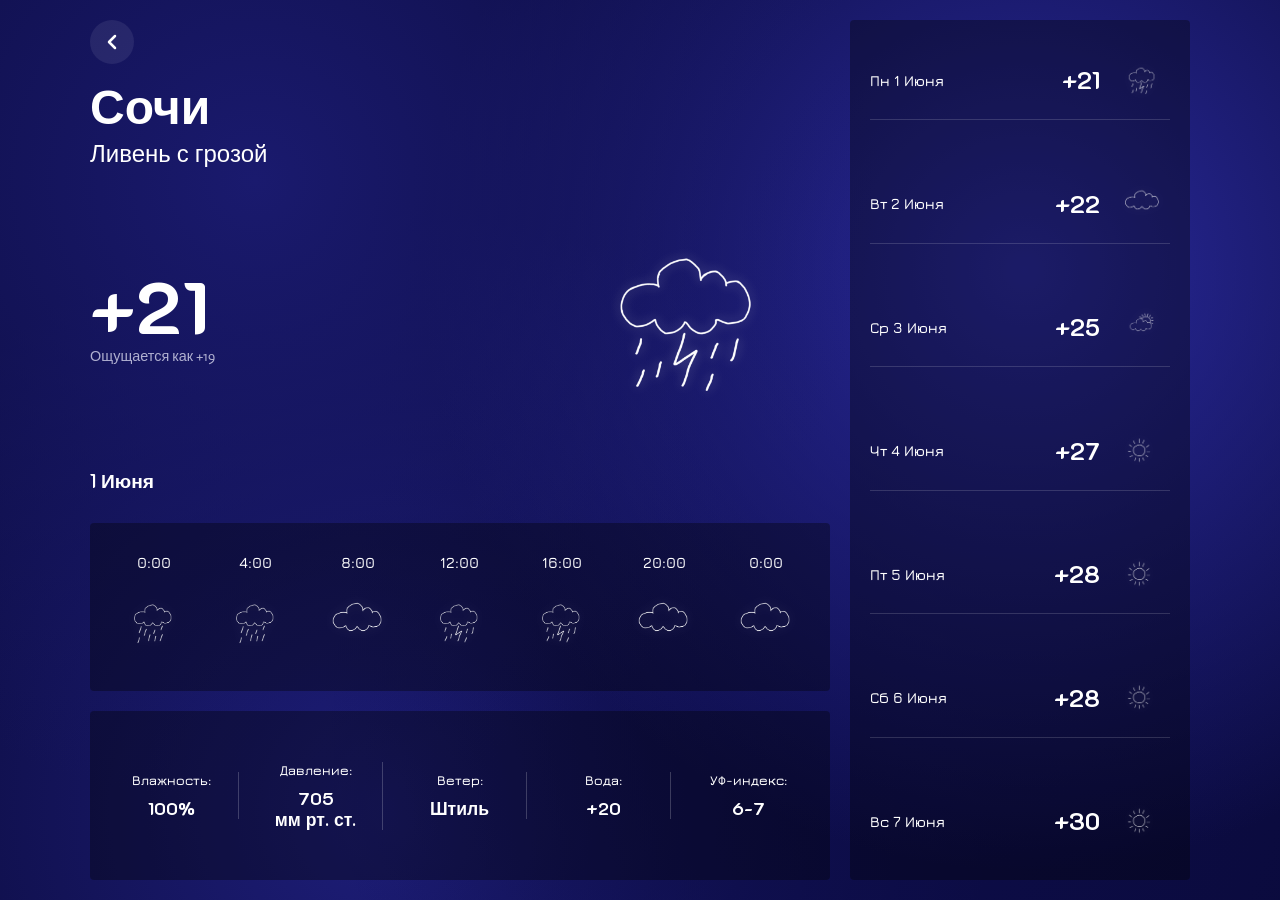
==== frontend/weather.html @ 356f340e "feat(frontend): Merge frontend repo with the current." ====
<!DOCTYPE html>
<html lang="ru">
<head>
    <meta charset="UTF-8">
    <meta name="viewport" content="width=device-width, initial-scale=1.0">
    <title>Погода - Сочи</title>
    
    <link rel="preconnect" href="https://fonts.googleapis.com">
    <link rel="preconnect" href="https://fonts.gstatic.com" crossorigin>
    <link href="https://fonts.googleapis.com/css2?family=Actor&family=Jura:wght@400;600&family=K2D:wght@400;700&display=swap" rel="stylesheet">
    
    <link rel="stylesheet" href="weather.css">
</head>
<body>

    <main class="weather-app">
        <!-- ЛЕВАЯ КОЛОНКА -->
        <div class="main-info">
            
            <header class="current-weather">
                <!-- Кнопка "назад" -->
                <a href="index.html" class="back-btn" aria-label="Назад">
                    <svg width="24" height="24" viewBox="0 0 24 24" fill="none" stroke="currentColor" stroke-width="2.5" stroke-linecap="round" stroke-linejoin="round">
                        <polyline points="15 18 9 12 15 6"></polyline>
                    </svg>
                </a>

                <div class="location">
                    <h1>Сочи</h1>
                    <p class="condition">Ливень с грозой</p>
                </div>
                
                <div class="temperature-block">
                    <div class="temp-main">
                        <span class="temp-value">+21</span>
                        <span class="feels-like">Ощущается как +19</span>
                    </div>
                    <div class="weather-icon main-icon">
                        <img src="img/storm.png" alt="Гроза">
                    </div>
                </div>
                <p class="date">1 Июня</p>
            </header>

            <!-- Блок с часами -->
            <section class="hourly-forecast">
                <div class="hourly-scroll">
                    <div class="hourly-item">
                        <span class="time">0:00</span>
                        <div class="weather-icon small-icon">
                            <img src="img/rain.png" alt="Дождь">
                        </div>
                    </div>
                    <div class="hourly-item">
                        <span class="time">4:00</span>
                        <div class="weather-icon small-icon">
                            <img src="img/rain.png" alt="Дождь">
                        </div>
                    </div>
                    <div class="hourly-item">
                        <span class="time">8:00</span>
                        <div class="weather-icon small-icon">
                            <img src="img/cloud.png" alt="Облачно">
                        </div>
                    </div>
                    <div class="hourly-item">
                        <span class="time">12:00</span>
                        <div class="weather-icon small-icon">
                            <img src="img/storm.png" alt="Гроза">
                        </div>
                    </div>
                    <div class="hourly-item">
                        <span class="time">16:00</span>
                        <div class="weather-icon small-icon">
                            <img src="img/storm.png" alt="Гроза">
                        </div>
                    </div>
                    <div class="hourly-item">
                        <span class="time">20:00</span>
                        <div class="weather-icon small-icon">
                            <img src="img/cloud.png" alt="Облачно">
                        </div>
                    </div>
                    <div class="hourly-item">
                        <span class="time">0:00</span>
                        <div class="weather-icon small-icon">
                            <img src="img/cloud.png" alt="Облачно">
                        </div>
                    </div>
                </div>
            </section>

            <!-- Блок с деталями -->
            <section class="weather-details">
                <div class="detail-item">
                    <span class="detail-label">Влажность:</span>
                    <span class="detail-value">100%</span>
                </div>
                <div class="detail-item">
                    <span class="detail-label">Давление:</span>
                    <span class="detail-value">705 <br> мм рт. ст.</span>
                </div>
                <div class="detail-item">
                    <span class="detail-label">Ветер:</span>
                    <span class="detail-value">Штиль</span>
                </div>
                <div class="detail-item">
                    <span class="detail-label">Вода:</span>
                    <span class="detail-value">+20</span>
                </div>
                <div class="detail-item">
                    <span class="detail-label">УФ-индекс:</span>
                    <span class="detail-value">6-7</span>
                </div>
            </section>
        </div>

        <!-- ПРАВАЯ КОЛОНКА -->
        <aside class="weekly-forecast">
            <div class="day-item">
                <span class="day-name">Пн 1 Июня</span>
                <span class="day-temp">+21</span>
                <div class="weather-icon day-icon">
                    <img src="img/storm.png" alt="Гроза">
                </div>
            </div>
            <div class="day-item">
                <span class="day-name">Вт 2 Июня</span>
                <span class="day-temp">+22</span>
                <div class="weather-icon day-icon">
                    <img src="img/cloud.png" alt="Облачно">
                </div>
            </div>
            <div class="day-item">
                <span class="day-name">Ср 3 Июня</span>
                <span class="day-temp">+25</span>
                <div class="weather-icon day-icon">
                    <img src="img/cloud-sun.png" alt="Облачно с прояснениями">
                </div>
            </div>
            <div class="day-item">
                <span class="day-name">Чт 4 Июня</span>
                <span class="day-temp">+27</span>
                <div class="weather-icon day-icon">
                    <img src="img/sun.png" alt="Ясно">
                </div>
            </div>
            <div class="day-item">
                <span class="day-name">Пт 5 Июня</span>
                <span class="day-temp">+28</span>
                <div class="weather-icon day-icon">
                    <img src="img/sun.png" alt="Ясно">
                </div>
            </div>
            <div class="day-item">
                <span class="day-name">Сб 6 Июня</span>
                <span class="day-temp">+28</span>
                <div class="weather-icon day-icon">
                    <img src="img/sun.png" alt="Ясно">
                </div>
            </div>
            <div class="day-item">
                <span class="day-name">Вс 7 Июня</span>
                <span class="day-temp">+30</span>
                <div class="weather-icon day-icon">
                    <img src="img/sun.png" alt="Ясно">
                </div>
            </div>
        </aside>
    </main>

</body>
</html>
---- frontend/weather.css ----
/* Сброс */
* {
    margin: 0;
    padding: 0;
    box-sizing: border-box;
}

body {
    font-family: 'Actor', 'K2D', sans-serif;
    color: #ffffff;
    display: flex;
    justify-content: center;
    padding: 20px;
    min-height: 100vh;

    background: 
        radial-gradient(circle at 20% 20%, #1a1a6e 0%, transparent 50%),
        radial-gradient(circle at 80% 30%, #2a2a9e 0%, transparent 50%),
        radial-gradient(circle at 70% 80%, #0d0d4a 0%, transparent 50%),
        radial-gradient(circle at 30% 90%, #1e1e7a 0%, transparent 50%),
        #0a0a3a;

    background-size: 100% 100%;
}

/* Контейнер */
.weather-app {
    display: flex;
    gap: 20px;
    width: 100%;
    max-width: 1100px;
    align-items: stretch;
}

/* ================= ЛЕВАЯ КОЛОНКА ================= */
.main-info {
    flex: 1;
    display: flex;
    flex-direction: column;
    gap: 20px;
    justify-content: space-between;
}

.current-weather { padding-bottom: 10px; }

/* Кнопка "назад" */
.back-btn {
    display: inline-flex;
    align-items: center;
    justify-content: center;
    width: 44px;
    height: 44px;
    border-radius: 50%;
    color: #ffffff;
    background-color: rgba(255, 255, 255, 0.08);
    text-decoration: none;
    margin-bottom: 15px;
    transition: background-color 0.2s ease, transform 0.2s ease;
    cursor: pointer;
}

.back-btn:hover {
    background-color: rgba(255, 255, 255, 0.18);
    transform: translateX(-3px);
}

.back-btn:active {
    transform: translateX(-1px);
}

.back-btn svg {
    display: block;
}

.location h1 {
    font-family: 'K2D', sans-serif;
    font-size: 3rem;
    font-weight: 700;
    line-height: 1.1;
}

.location .condition {
    font-family: 'K2D', sans-serif;
    font-size: 1.5rem;
    font-weight: 400;
    margin-top: 5px;
}

.temperature-block {
    display: flex;
    justify-content: space-between;
    align-items: center;
    margin-top: 10px;
}

.temp-main { display: flex; flex-direction: column; }

.temp-value {
    font-family: 'K2D', sans-serif;
    font-size: 4.5rem;
    font-weight: 700;
    line-height: 1;
}

.feels-like {
    font-family: 'Actor', sans-serif;
    font-size: 0.9rem;
    color: #b0b0d0;
    margin-top: 5px;
}

/* Иконки */
.weather-icon {
    display: flex;
    justify-content: center;
    align-items: center;
}

.weather-icon img {
    width: 100%;
    height: 100%;
    object-fit: contain;
    filter: drop-shadow(0 0 6px rgba(255, 255, 255, 0.35));
}

/* ГЛАВНАЯ ИКОНКА */
.main-icon {
    width: 280px;
    height: 280px;
}

.date {
    font-family: 'K2D', sans-serif;
    font-size: 1.2rem;
    font-weight: 600;
    margin-top: 10px;
}

/* Блок с часами — без прокрутки */
.hourly-forecast {
    background-color: rgba(0, 0, 0, 0.35);
    border-radius: 4px;
    padding: 20px 15px;
    flex: 1;
    display: flex;
    align-items: center;
}

.hourly-scroll {
    display: flex;
    justify-content: space-between;
    gap: 5px;
    width: 100%;
}

.hourly-item {
    display: flex;
    flex-direction: column;
    align-items: center;
    gap: 10px;
    flex: 1;
    min-width: 0;
}

.hourly-item .time {
    font-family: 'Jura', sans-serif;
    font-size: 0.95rem;
    font-weight: 600;
    white-space: nowrap;
}

.small-icon {
    width: 80px;
    height: 80px;
}

/* Блок с деталями */
.weather-details {
    display: grid;
    grid-template-columns: repeat(5, 1fr);
    background-color: rgba(0, 0, 0, 0.35);
    border-radius: 4px;
    padding: 20px 15px;
    gap: 10px;
    flex: 1;
    align-items: center;
}

.detail-item {
    display: flex;
    flex-direction: column;
    align-items: center;
    text-align: center;
    border-right: 1px solid rgba(255, 255, 255, 0.2);
    padding: 0 5px;
}
.detail-item:last-child { border-right: none; }

.detail-label {
    font-family: 'Jura', sans-serif;
    font-size: 0.85rem;
    font-weight: 600;
    margin-bottom: 10px;
}

.detail-value {
    font-family: 'K2D', sans-serif;
    font-size: 1.1rem;
    font-weight: 700;
    line-height: 1.2;
}

/* ================= ПРАВАЯ КОЛОНКА ================= */
.weekly-forecast {
    width: 340px;
    background-color: rgba(0, 0, 0, 0.35);
    border-radius: 4px;
    padding: 20px;
    display: flex;
    flex-direction: column;
    justify-content: space-between;
}

.day-item {
    display: flex;
    justify-content: space-between;
    align-items: center;
    padding: 12px 0;
    border-bottom: 1px solid rgba(255, 255, 255, 0.15);
}
.day-item:last-child { border-bottom: none; }

.day-name {
    font-family: 'Jura', sans-serif;
    font-size: 0.95rem;
    font-weight: 600;
    flex: 1;
}

.day-temp {
    font-family: 'K2D', sans-serif;
    font-size: 1.5rem;
    font-weight: 700;
    margin-right: 15px;
}

.day-icon {
    width: 55px;
    height: 55px;
}

/* ================= АДАПТИВНОСТЬ (расширение) ================= */

@media (min-width: 1300px) {
    .weather-app { max-width: 1250px; gap: 25px; }
    .location h1 { font-size: 3.5rem; }
    .location .condition { font-size: 1.7rem; }
    .temp-value { font-size: 5.5rem; }
    .feels-like { font-size: 1rem; }
    .main-icon { width: 340px; height: 340px; }
    .small-icon { width: 100px; height: 100px; }
    .hourly-item .time { font-size: 1.05rem; }
    .weekly-forecast { width: 400px; }
    .day-icon { width: 70px; height: 70px; }
    .day-temp { font-size: 1.8rem; }
    .day-name { font-size: 1.05rem; }
    .detail-value { font-size: 1.3rem; }
    .detail-label { font-size: 0.95rem; }
}

@media (min-width: 1600px) {
    .weather-app { max-width: 1450px; gap: 30px; }
    .location h1 { font-size: 4rem; }
    .location .condition { font-size: 2rem; }
    .temp-value { font-size: 6.5rem; }
    .main-icon { width: 400px; height: 400px; }
    .small-icon { width: 120px; height: 120px; }
    .hourly-item .time { font-size: 1.15rem; }
    .weekly-forecast { width: 480px; padding: 25px; }
    .day-icon { width: 85px; height: 85px; }
    .day-temp { font-size: 2.1rem; }
    .day-name { font-size: 1.15rem; }
    .detail-value { font-size: 1.5rem; }
    .detail-label { font-size: 1.05rem; }
}

@media (min-width: 1920px) {
    .weather-app { max-width: 1650px; }
    .location h1 { font-size: 4.5rem; }
    .temp-value { font-size: 7.5rem; }
    .main-icon { width: 460px; height: 460px; }
    .small-icon { width: 140px; height: 140px; }
    .weekly-forecast { width: 550px; }
    .day-icon { width: 100px; height: 100px; }
    .day-temp { font-size: 2.4rem; }
    .day-name { font-size: 1.3rem; }
}

/* ================= АДАПТИВНОСТЬ (сужение) ================= */

@media (max-width: 850px) {
    .weather-app { flex-direction: column; }
    .weekly-forecast { width: 100%; }
}

@media (max-width: 600px) {
    body { padding: 15px; }
    .weather-app { gap: 15px; }
    .location h1 { font-size: 2.5rem; }
    .location .condition { font-size: 1.2rem; }
    .temp-value { font-size: 3.5rem; }
    .main-icon { width: 220px; height: 220px; }

    .hourly-forecast {
        padding: 15px 8px;
        flex: none;
        display: block;
    }
    .hourly-scroll { gap: 2px; }
    .hourly-item { gap: 6px; min-width: 0; }
    .hourly-item .time { font-size: 0.7rem; }
    .small-icon { width: 45px; height: 45px; }

    .weather-details {
        grid-template-columns: 1fr 1fr;
        gap: 15px;
        padding: 15px;
        flex: none;
    }
    
    .detail-item {
        border-right: none;
        border-bottom: 1px solid rgba(255, 255, 255, 0.2);
        padding-bottom: 10px;
    }
    
    .detail-item:nth-last-child(-n+2) {
        border-bottom: none;
        padding-bottom: 0;
    }
    
    .weekly-forecast {
        padding: 15px;
        justify-content: flex-start;
    }
    .day-item { padding: 10px 0; }
    .day-name { font-size: 0.85rem; }
    .day-temp { font-size: 1.3rem; margin-right: 10px; }
    .day-icon { width: 45px; height: 45px; }
}

@media (max-width: 380px) {
    .temp-value { font-size: 3rem; }
    .main-icon { width: 180px; height: 180px; }

    .hourly-item .time { font-size: 0.65rem; }
    .small-icon { width: 38px; height: 38px; }

    .weather-details { grid-template-columns: 1fr; }
    
    .detail-item {
        border-bottom: 1px solid rgba(255, 255, 255, 0.2);
        padding-bottom: 10px;
    }
    
    .detail-item:nth-last-child(-n+2) {
        border-bottom: 1px solid rgba(255, 255, 255, 0.2);
        padding-bottom: 10px;
    }
    
    .detail-item:last-child {
        border-bottom: none;
        padding-bottom: 0;
    }
    
    .day-icon { width: 40px; height: 40px; }
}
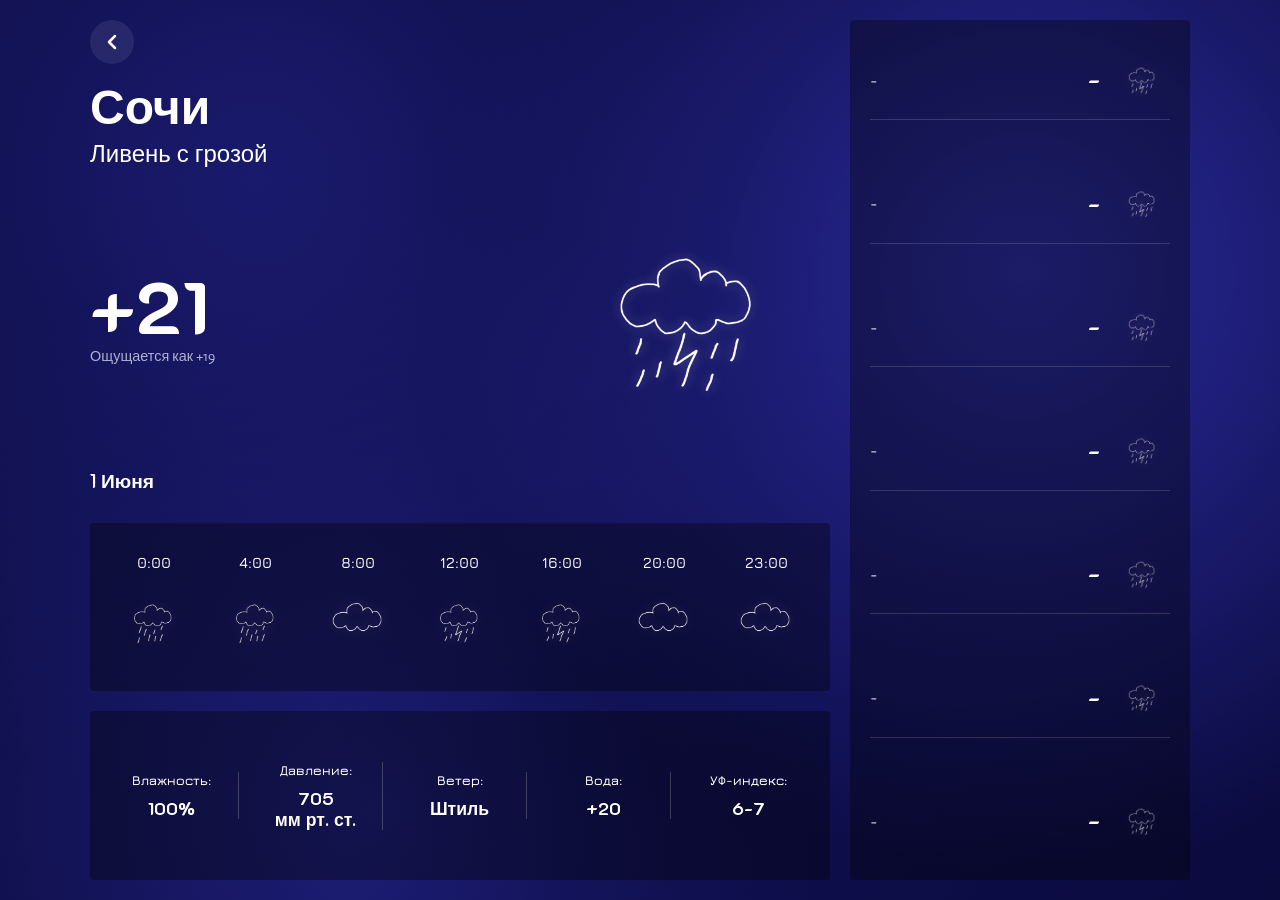
==== commit 2fa3560d: "fix html and js file." ====
--- a/frontend/weather.html
+++ b/frontend/weather.html
@@ -1,90 +1,96 @@
 <!DOCTYPE html>
 <html lang="ru">
+
 <head>
     <meta charset="UTF-8">
+    <link rel="stylesheet" href="weather.css">
     <meta name="viewport" content="width=device-width, initial-scale=1.0">
     <title>Погода - Сочи</title>
-    
+
     <link rel="preconnect" href="https://fonts.googleapis.com">
     <link rel="preconnect" href="https://fonts.gstatic.com" crossorigin>
-    <link href="https://fonts.googleapis.com/css2?family=Actor&family=Jura:wght@400;600&family=K2D:wght@400;700&display=swap" rel="stylesheet">
-    
-    <link rel="stylesheet" href="weather.css">
+    <link
+        href="https://fonts.googleapis.com/css2?family=Actor&family=Jura:wght@400;600&family=K2D:wght@400;700&display=swap"
+        rel="stylesheet">
+
 </head>
+
 <body>
 
     <main class="weather-app">
         <!-- ЛЕВАЯ КОЛОНКА -->
         <div class="main-info">
-            
+
             <header class="current-weather">
                 <!-- Кнопка "назад" -->
                 <a href="index.html" class="back-btn" aria-label="Назад">
-                    <svg width="24" height="24" viewBox="0 0 24 24" fill="none" stroke="currentColor" stroke-width="2.5" stroke-linecap="round" stroke-linejoin="round">
+                    <svg width="24" height="24" viewBox="0 0 24 24" fill="none" stroke="currentColor" stroke-width="2.5"
+                        stroke-linecap="round" stroke-linejoin="round">
                         <polyline points="15 18 9 12 15 6"></polyline>
                     </svg>
                 </a>
 
                 <div class="location">
-                    <h1>Сочи</h1>
-                    <p class="condition">Ливень с грозой</p>
+                    <h1 id="city">Сочи</h1>
+                    <p class="condition" id="current_weather">Ливень с грозой</p>
                 </div>
-                
+
                 <div class="temperature-block">
                     <div class="temp-main">
-                        <span class="temp-value">+21</span>
-                        <span class="feels-like">Ощущается как +19</span>
+                        <span class="temp-value" id="temp-value">+21</span>
+                        <span class="feels-like" id="feels_like_temp">Ощущается как +19</span>
                     </div>
                     <div class="weather-icon main-icon">
-                        <img src="img/storm.png" alt="Гроза">
+                        <img id="img_tooday" src="img/storm.png" alt="Гроза">
                     </div>
                 </div>
-                <p class="date">1 Июня</p>
+
+                <p class="date" id="main_date">1 Июня</p>
             </header>
 
             <!-- Блок с часами -->
             <section class="hourly-forecast">
                 <div class="hourly-scroll">
-                    <div class="hourly-item">
+                    <div class="hourly-item" data-today-index="0">
                         <span class="time">0:00</span>
                         <div class="weather-icon small-icon">
-                            <img src="img/rain.png" alt="Дождь">
+                            <img  data-field-tooday="icon" src="img/rain.png" alt="Дождь">
                         </div>
                     </div>
-                    <div class="hourly-item">
+                    <div class="hourly-item" data-today-index="1">
                         <span class="time">4:00</span>
                         <div class="weather-icon small-icon">
-                            <img src="img/rain.png" alt="Дождь">
+                            <img data-field-tooday="icon" src="img/rain.png" alt="Дождь">
                         </div>
                     </div>
-                    <div class="hourly-item">
+                    <div class="hourly-item" data-today-index="2">
                         <span class="time">8:00</span>
                         <div class="weather-icon small-icon">
-                            <img src="img/cloud.png" alt="Облачно">
+                            <img data-field-tooday="icon" src="img/cloud.png" alt="Облачно">
                         </div>
                     </div>
-                    <div class="hourly-item">
+                    <div class="hourly-item" data-today-index="3">
                         <span class="time">12:00</span>
                         <div class="weather-icon small-icon">
-                            <img src="img/storm.png" alt="Гроза">
+                            <img data-field-tooday="icon" src="img/storm.png" alt="Гроза">
                         </div>
                     </div>
-                    <div class="hourly-item">
+                    <div class="hourly-item" data-today-index="4">
                         <span class="time">16:00</span>
                         <div class="weather-icon small-icon">
-                            <img src="img/storm.png" alt="Гроза">
+                            <img data-field-tooday="icon" src="img/storm.png" alt="Гроза">
                         </div>
                     </div>
-                    <div class="hourly-item">
+                    <div class="hourly-item" data-today-index="5">
                         <span class="time">20:00</span>
                         <div class="weather-icon small-icon">
-                            <img src="img/cloud.png" alt="Облачно">
+                            <img data-field-tooday="icon" src="img/cloud.png" alt="Облачно">
                         </div>
                     </div>
-                    <div class="hourly-item">
-                        <span class="time">0:00</span>
+                    <div class="hourly-item" data-today-index="6">
+                        <span class="time">23:00</span>
                         <div class="weather-icon small-icon">
-                            <img src="img/cloud.png" alt="Облачно">
+                            <img data-field-tooday="icon" src="img/cloud.png" alt="Облачно">
                         </div>
                     </div>
                 </div>
@@ -94,80 +100,83 @@
             <section class="weather-details">
                 <div class="detail-item">
                     <span class="detail-label">Влажность:</span>
-                    <span class="detail-value">100%</span>
+                    <span class="detail-value" id="humidity">100%</span>
                 </div>
                 <div class="detail-item">
                     <span class="detail-label">Давление:</span>
-                    <span class="detail-value">705 <br> мм рт. ст.</span>
+                    <span class="detail-value" id="pressure">705 <br> мм рт. ст.</span>
                 </div>
                 <div class="detail-item">
                     <span class="detail-label">Ветер:</span>
-                    <span class="detail-value">Штиль</span>
+                    <span class="detail-value" id="wind_force">Штиль</span>
                 </div>
                 <div class="detail-item">
                     <span class="detail-label">Вода:</span>
-                    <span class="detail-value">+20</span>
+                    <span class="detail-value" id="water_temperature">+20</span>
                 </div>
                 <div class="detail-item">
                     <span class="detail-label">УФ-индекс:</span>
-                    <span class="detail-value">6-7</span>
+                    <span class="detail-value" id="uv_index">6-7</span>
                 </div>
             </section>
         </div>
 
         <!-- ПРАВАЯ КОЛОНКА -->
         <aside class="weekly-forecast">
-            <div class="day-item">
-                <span class="day-name">Пн 1 Июня</span>
-                <span class="day-temp">+21</span>
+            <div class="day-item" data-day-index="0">
+                <span class="day-name" data-field="date">-</span>
+                <span class="day-temp" data-field="temp">-</span>
                 <div class="weather-icon day-icon">
-                    <img src="img/storm.png" alt="Гроза">
+                    <img src="img/storm.png" alt="Гроза" data-field="icon">
                 </div>
             </div>
-            <div class="day-item">
-                <span class="day-name">Вт 2 Июня</span>
-                <span class="day-temp">+22</span>
+            <div class="day-item" data-day-index="1">
+                <span class="day-name" data-field="date">-</span>
+                <span class="day-temp" data-field="temp">-</span>
                 <div class="weather-icon day-icon">
-                    <img src="img/cloud.png" alt="Облачно">
+                    <img src="img/storm.png" alt="Гроза" data-field="icon">
                 </div>
             </div>
-            <div class="day-item">
-                <span class="day-name">Ср 3 Июня</span>
-                <span class="day-temp">+25</span>
+            <div class="day-item" data-day-index="2">
+                <span class="day-name" data-field="date">-</span>
+                <span class="day-temp" data-field="temp">-</span>
                 <div class="weather-icon day-icon">
-                    <img src="img/cloud-sun.png" alt="Облачно с прояснениями">
+                    <img src="img/storm.png" alt="Гроза" data-field="icon">
                 </div>
             </div>
-            <div class="day-item">
-                <span class="day-name">Чт 4 Июня</span>
-                <span class="day-temp">+27</span>
+            <div class="day-item" data-day-index="3">
+                <span class="day-name" data-field="date">-</span>
+                <span class="day-temp" data-field="temp">-</span>
                 <div class="weather-icon day-icon">
-                    <img src="img/sun.png" alt="Ясно">
+                    <img src="img/storm.png" alt="Гроза" data-field="icon">
                 </div>
             </div>
-            <div class="day-item">
-                <span class="day-name">Пт 5 Июня</span>
-                <span class="day-temp">+28</span>
+            <div class="day-item" data-day-index="4">
+                <span class="day-name" data-field="date">-</span>
+                <span class="day-temp" data-field="temp">-</span>
                 <div class="weather-icon day-icon">
-                    <img src="img/sun.png" alt="Ясно">
+                    <img src="img/storm.png" alt="Гроза" data-field="icon">
                 </div>
             </div>
-            <div class="day-item">
-                <span class="day-name">Сб 6 Июня</span>
-                <span class="day-temp">+28</span>
+            <div class="day-item" data-day-index="5">
+                <span class="day-name" data-field="date">-</span>
+                <span class="day-temp" data-field="temp">-</span>
                 <div class="weather-icon day-icon">
-                    <img src="img/sun.png" alt="Ясно">
+                    <img src="img/storm.png" alt="Гроза" data-field="icon">
                 </div>
             </div>
-            <div class="day-item">
-                <span class="day-name">Вс 7 Июня</span>
-                <span class="day-temp">+30</span>
+            <div class="day-item" data-day-index="6">
+                <span class="day-name" data-field="date">-</span>
+                <span class="day-temp" data-field="temp">-</span>
                 <div class="weather-icon day-icon">
-                    <img src="img/sun.png" alt="Ясно">
+                    <img src="img/storm.png" alt="Гроза" data-field="icon">
                 </div>
             </div>
         </aside>
     </main>
 
+    <script src="app.js">
+    </script>
 </body>
+
 </html>
